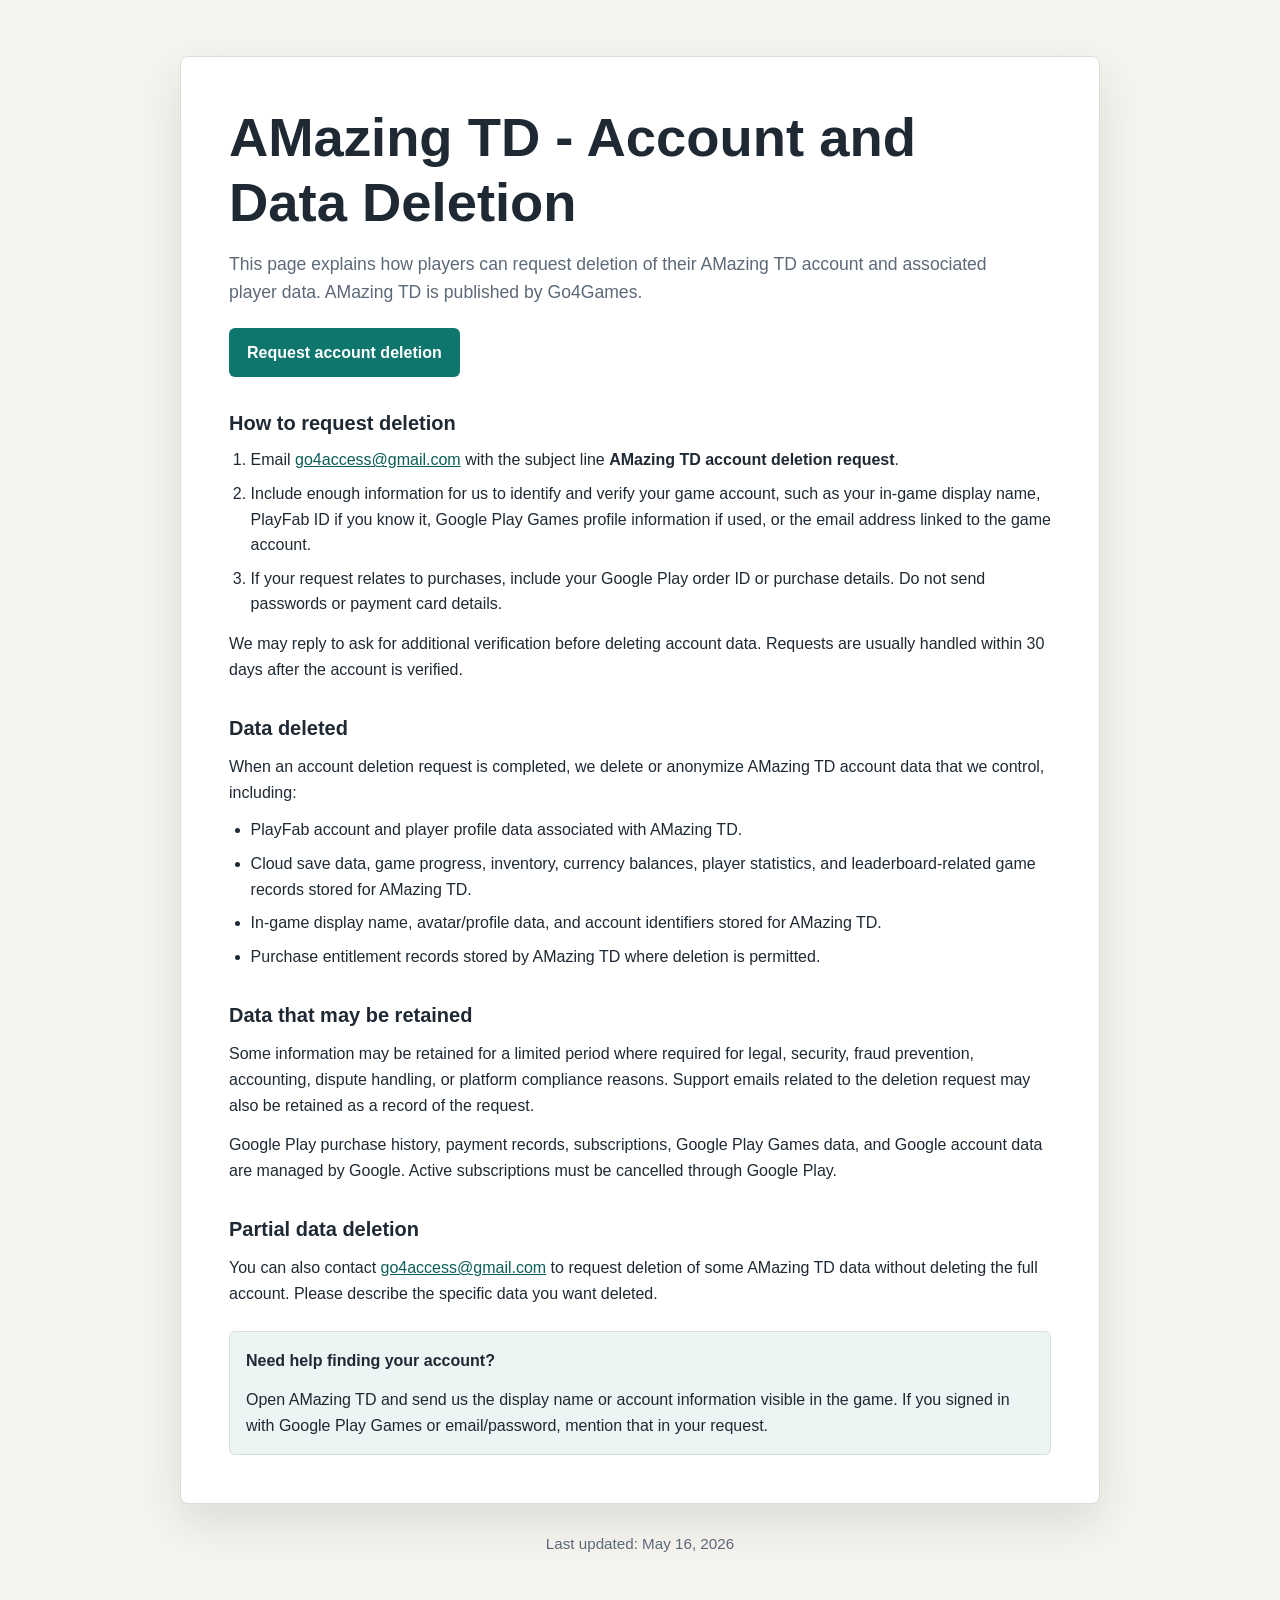
==== index.html @ 92488877 "Add account deletion page" ====
<!doctype html>
<html lang="en">
<head>
  <meta charset="utf-8">
  <meta name="viewport" content="width=device-width, initial-scale=1">
  <title>AMazing TD - Account and Data Deletion</title>
  <meta name="description" content="Request account and data deletion for AMazing TD.">
  <style>
    :root {
      color-scheme: light dark;
      --bg: #f6f4ef;
      --surface: #ffffff;
      --text: #1f2933;
      --muted: #5d6978;
      --accent: #0f766e;
      --accent-strong: #0b5d56;
      --border: #d9ded8;
      --shadow: 0 18px 45px rgba(31, 41, 51, 0.12);
    }

    @media (prefers-color-scheme: dark) {
      :root {
        --bg: #121416;
        --surface: #1b2024;
        --text: #eef2f3;
        --muted: #b4bdc5;
        --accent: #2dd4bf;
        --accent-strong: #5eead4;
        --border: #313941;
        --shadow: none;
      }
    }

    * {
      box-sizing: border-box;
    }

    body {
      margin: 0;
      font-family: Arial, Helvetica, sans-serif;
      line-height: 1.6;
      background: var(--bg);
      color: var(--text);
    }

    main {
      width: min(920px, calc(100% - 32px));
      margin: 0 auto;
      padding: 56px 0;
    }

    .panel {
      background: var(--surface);
      border: 1px solid var(--border);
      border-radius: 8px;
      box-shadow: var(--shadow);
      padding: clamp(24px, 4vw, 48px);
    }

    h1, h2 {
      line-height: 1.2;
      margin: 0;
    }

    h1 {
      font-size: clamp(2rem, 5vw, 3.4rem);
      max-width: 780px;
    }

    h2 {
      font-size: 1.25rem;
      margin-top: 34px;
    }

    p {
      margin: 14px 0 0;
    }

    ul, ol {
      margin: 12px 0 0;
      padding-left: 1.35rem;
    }

    li + li {
      margin-top: 8px;
    }

    .lead {
      color: var(--muted);
      font-size: 1.1rem;
      max-width: 760px;
    }

    .button {
      display: inline-block;
      margin-top: 22px;
      padding: 12px 18px;
      border-radius: 6px;
      background: var(--accent);
      color: #ffffff;
      font-weight: 700;
      text-decoration: none;
    }

    .button:hover,
    .button:focus {
      background: var(--accent-strong);
    }

    .muted {
      color: var(--muted);
    }

    .notice {
      margin-top: 24px;
      padding: 16px;
      border: 1px solid var(--border);
      border-radius: 6px;
      background: rgba(15, 118, 110, 0.08);
    }

    footer {
      margin-top: 28px;
      color: var(--muted);
      font-size: 0.95rem;
      text-align: center;
    }

    a {
      color: var(--accent-strong);
    }
  </style>
</head>
<body>
  <main>
    <section class="panel" aria-labelledby="page-title">
      <h1 id="page-title">AMazing TD - Account and Data Deletion</h1>
      <p class="lead">This page explains how players can request deletion of their AMazing TD account and associated player data. AMazing TD is published by Go4Games.</p>

      <a class="button" href="mailto:go4access@gmail.com?subject=AMazing%20TD%20account%20deletion%20request">Request account deletion</a>

      <h2>How to request deletion</h2>
      <ol>
        <li>Email <a href="mailto:go4access@gmail.com?subject=AMazing%20TD%20account%20deletion%20request">go4access@gmail.com</a> with the subject line <strong>AMazing TD account deletion request</strong>.</li>
        <li>Include enough information for us to identify and verify your game account, such as your in-game display name, PlayFab ID if you know it, Google Play Games profile information if used, or the email address linked to the game account.</li>
        <li>If your request relates to purchases, include your Google Play order ID or purchase details. Do not send passwords or payment card details.</li>
      </ol>

      <p>We may reply to ask for additional verification before deleting account data. Requests are usually handled within 30 days after the account is verified.</p>

      <h2>Data deleted</h2>
      <p>When an account deletion request is completed, we delete or anonymize AMazing TD account data that we control, including:</p>
      <ul>
        <li>PlayFab account and player profile data associated with AMazing TD.</li>
        <li>Cloud save data, game progress, inventory, currency balances, player statistics, and leaderboard-related game records stored for AMazing TD.</li>
        <li>In-game display name, avatar/profile data, and account identifiers stored for AMazing TD.</li>
        <li>Purchase entitlement records stored by AMazing TD where deletion is permitted.</li>
      </ul>

      <h2>Data that may be retained</h2>
      <p>Some information may be retained for a limited period where required for legal, security, fraud prevention, accounting, dispute handling, or platform compliance reasons. Support emails related to the deletion request may also be retained as a record of the request.</p>

      <p>Google Play purchase history, payment records, subscriptions, Google Play Games data, and Google account data are managed by Google. Active subscriptions must be cancelled through Google Play.</p>

      <h2>Partial data deletion</h2>
      <p>You can also contact <a href="mailto:go4access@gmail.com?subject=AMazing%20TD%20data%20deletion%20request">go4access@gmail.com</a> to request deletion of some AMazing TD data without deleting the full account. Please describe the specific data you want deleted.</p>

      <div class="notice">
        <strong>Need help finding your account?</strong>
        <p>Open AMazing TD and send us the display name or account information visible in the game. If you signed in with Google Play Games or email/password, mention that in your request.</p>
      </div>
    </section>

    <footer>
      Last updated: May 16, 2026
    </footer>
  </main>
</body>
</html>
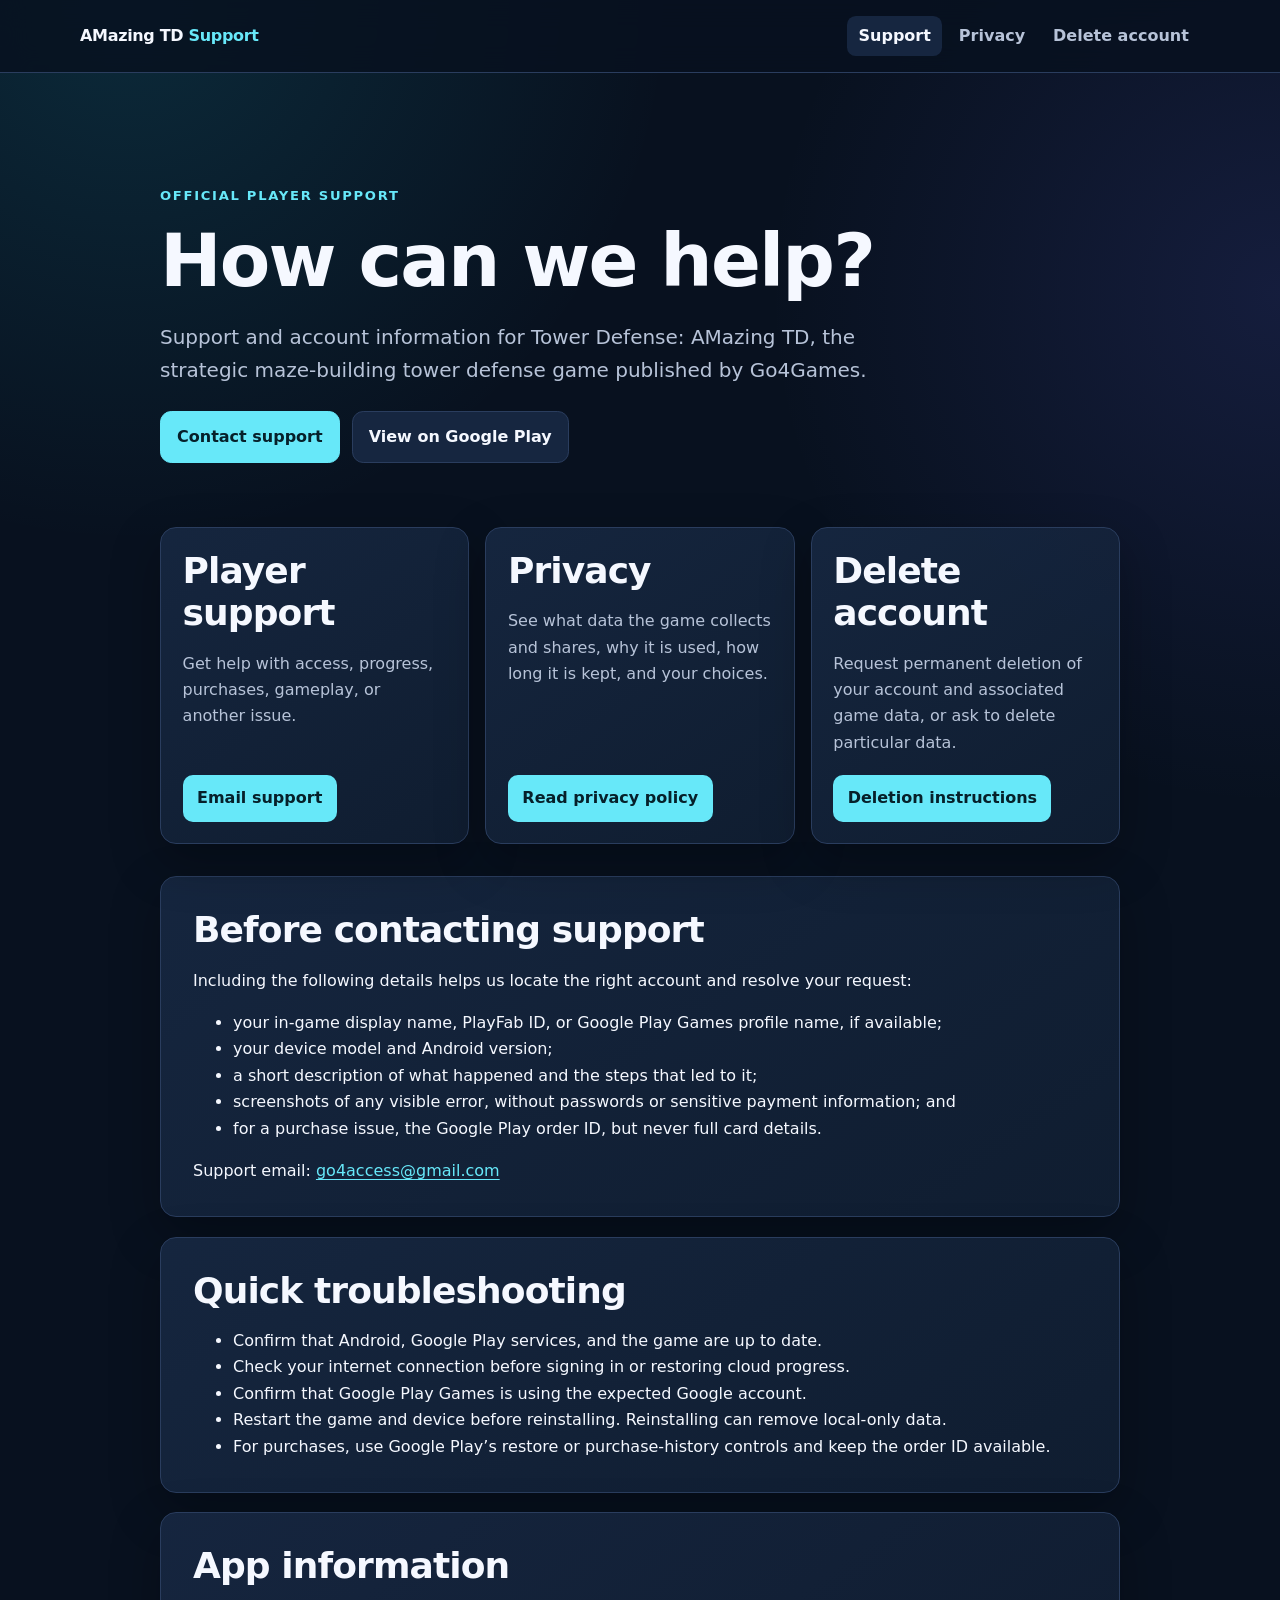
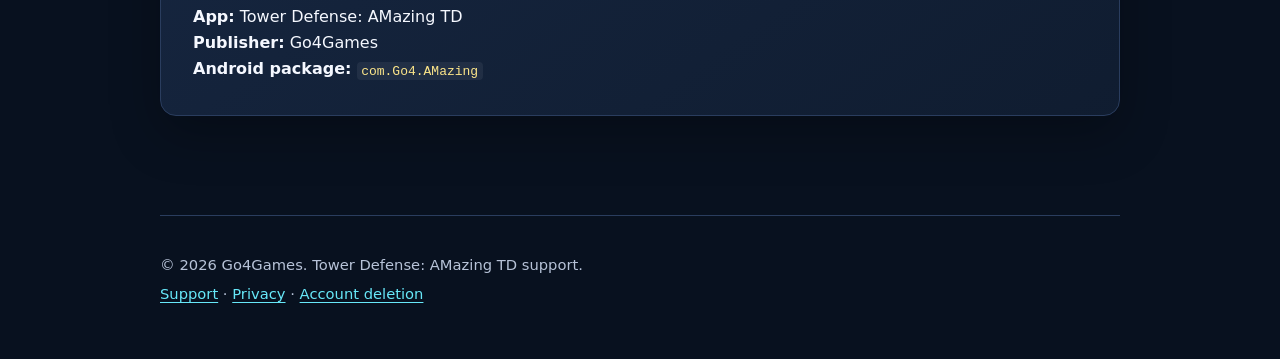
==== commit 6d4c7834: "Replace deletion-only page with AMazing TD support hub" ====
--- a/index.html
+++ b/index.html
@@ -3,177 +3,90 @@
 <head>
   <meta charset="utf-8">
   <meta name="viewport" content="width=device-width, initial-scale=1">
-  <title>AMazing TD - Account and Data Deletion</title>
-  <meta name="description" content="Request account and data deletion for AMazing TD.">
-  <style>
-    :root {
-      color-scheme: light dark;
-      --bg: #f6f4ef;
-      --surface: #ffffff;
-      --text: #1f2933;
-      --muted: #5d6978;
-      --accent: #0f766e;
-      --accent-strong: #0b5d56;
-      --border: #d9ded8;
-      --shadow: 0 18px 45px rgba(31, 41, 51, 0.12);
-    }
-
-    @media (prefers-color-scheme: dark) {
-      :root {
-        --bg: #121416;
-        --surface: #1b2024;
-        --text: #eef2f3;
-        --muted: #b4bdc5;
-        --accent: #2dd4bf;
-        --accent-strong: #5eead4;
-        --border: #313941;
-        --shadow: none;
-      }
-    }
-
-    * {
-      box-sizing: border-box;
-    }
-
-    body {
-      margin: 0;
-      font-family: Arial, Helvetica, sans-serif;
-      line-height: 1.6;
-      background: var(--bg);
-      color: var(--text);
-    }
-
-    main {
-      width: min(920px, calc(100% - 32px));
-      margin: 0 auto;
-      padding: 56px 0;
-    }
-
-    .panel {
-      background: var(--surface);
-      border: 1px solid var(--border);
-      border-radius: 8px;
-      box-shadow: var(--shadow);
-      padding: clamp(24px, 4vw, 48px);
-    }
-
-    h1, h2 {
-      line-height: 1.2;
-      margin: 0;
-    }
-
-    h1 {
-      font-size: clamp(2rem, 5vw, 3.4rem);
-      max-width: 780px;
-    }
-
-    h2 {
-      font-size: 1.25rem;
-      margin-top: 34px;
-    }
-
-    p {
-      margin: 14px 0 0;
-    }
-
-    ul, ol {
-      margin: 12px 0 0;
-      padding-left: 1.35rem;
-    }
-
-    li + li {
-      margin-top: 8px;
-    }
-
-    .lead {
-      color: var(--muted);
-      font-size: 1.1rem;
-      max-width: 760px;
-    }
-
-    .button {
-      display: inline-block;
-      margin-top: 22px;
-      padding: 12px 18px;
-      border-radius: 6px;
-      background: var(--accent);
-      color: #ffffff;
-      font-weight: 700;
-      text-decoration: none;
-    }
-
-    .button:hover,
-    .button:focus {
-      background: var(--accent-strong);
-    }
-
-    .muted {
-      color: var(--muted);
-    }
-
-    .notice {
-      margin-top: 24px;
-      padding: 16px;
-      border: 1px solid var(--border);
-      border-radius: 6px;
-      background: rgba(15, 118, 110, 0.08);
-    }
-
-    footer {
-      margin-top: 28px;
-      color: var(--muted);
-      font-size: 0.95rem;
-      text-align: center;
-    }
-
-    a {
-      color: var(--accent-strong);
-    }
-  </style>
+  <title>Support — Tower Defense: AMazing TD</title>
+  <meta name="description" content="Official support, privacy, and account deletion information for Tower Defense: AMazing TD.">
+  <link rel="canonical" href="https://gabhook.github.io/amazing-td-support/">
+  <link rel="stylesheet" href="styles.css">
 </head>
 <body>
-  <main>
-    <section class="panel" aria-labelledby="page-title">
-      <h1 id="page-title">AMazing TD - Account and Data Deletion</h1>
-      <p class="lead">This page explains how players can request deletion of their AMazing TD account and associated player data. AMazing TD is published by Go4Games.</p>
+  <a class="skip-link" href="#content">Skip to content</a>
+  <header class="site-header">
+    <nav class="nav" aria-label="Primary navigation">
+      <a class="brand" href="index.html">AMazing TD <span>Support</span></a>
+      <div class="nav-links">
+        <a href="index.html" aria-current="page">Support</a>
+        <a href="privacy.html">Privacy</a>
+        <a href="account-deletion.html">Delete account</a>
+      </div>
+    </nav>
+  </header>
 
-      <a class="button" href="mailto:go4access@gmail.com?subject=AMazing%20TD%20account%20deletion%20request">Request account deletion</a>
+  <main id="content">
+    <div class="hero">
+      <p class="eyebrow">Official player support</p>
+      <h1>How can we help?</h1>
+      <p class="lede">Support and account information for Tower Defense: AMazing TD, the strategic maze-building tower defense game published by Go4Games.</p>
+      <div class="button-row">
+        <a class="button primary" href="mailto:go4access@gmail.com?subject=AMazing%20TD%20support">Contact support</a>
+        <a class="button" href="https://play.google.com/store/apps/details?id=com.Go4.AMazing">View on Google Play</a>
+      </div>
+    </div>
 
-      <h2>How to request deletion</h2>
-      <ol>
-        <li>Email <a href="mailto:go4access@gmail.com?subject=AMazing%20TD%20account%20deletion%20request">go4access@gmail.com</a> with the subject line <strong>AMazing TD account deletion request</strong>.</li>
-        <li>Include enough information for us to identify and verify your game account, such as your in-game display name, PlayFab ID if you know it, Google Play Games profile information if used, or the email address linked to the game account.</li>
-        <li>If your request relates to purchases, include your Google Play order ID or purchase details. Do not send passwords or payment card details.</li>
-      </ol>
-
-      <p>We may reply to ask for additional verification before deleting account data. Requests are usually handled within 30 days after the account is verified.</p>
-
-      <h2>Data deleted</h2>
-      <p>When an account deletion request is completed, we delete or anonymize AMazing TD account data that we control, including:</p>
-      <ul>
-        <li>PlayFab account and player profile data associated with AMazing TD.</li>
-        <li>Cloud save data, game progress, inventory, currency balances, player statistics, and leaderboard-related game records stored for AMazing TD.</li>
-        <li>In-game display name, avatar/profile data, and account identifiers stored for AMazing TD.</li>
-        <li>Purchase entitlement records stored by AMazing TD where deletion is permitted.</li>
-      </ul>
-
-      <h2>Data that may be retained</h2>
-      <p>Some information may be retained for a limited period where required for legal, security, fraud prevention, accounting, dispute handling, or platform compliance reasons. Support emails related to the deletion request may also be retained as a record of the request.</p>
-
-      <p>Google Play purchase history, payment records, subscriptions, Google Play Games data, and Google account data are managed by Google. Active subscriptions must be cancelled through Google Play.</p>
-
-      <h2>Partial data deletion</h2>
-      <p>You can also contact <a href="mailto:go4access@gmail.com?subject=AMazing%20TD%20data%20deletion%20request">go4access@gmail.com</a> to request deletion of some AMazing TD data without deleting the full account. Please describe the specific data you want deleted.</p>
-
-      <div class="notice">
-        <strong>Need help finding your account?</strong>
-        <p>Open AMazing TD and send us the display name or account information visible in the game. If you signed in with Google Play Games or email/password, mention that in your request.</p>
+    <section aria-label="Support options">
+      <div class="grid">
+        <article class="card">
+          <h2>Player support</h2>
+          <p>Get help with access, progress, purchases, gameplay, or another issue.</p>
+          <a class="action" href="mailto:go4access@gmail.com?subject=AMazing%20TD%20support">Email support</a>
+        </article>
+        <article class="card">
+          <h2>Privacy</h2>
+          <p>See what data the game collects and shares, why it is used, how long it is kept, and your choices.</p>
+          <a class="action" href="privacy.html">Read privacy policy</a>
+        </article>
+        <article class="card">
+          <h2>Delete account</h2>
+          <p>Request permanent deletion of your account and associated game data, or ask to delete particular data.</p>
+          <a class="action" href="account-deletion.html">Deletion instructions</a>
+        </article>
       </div>
     </section>
 
-    <footer>
-      Last updated: May 16, 2026
-    </footer>
+    <section class="panel">
+      <h2>Before contacting support</h2>
+      <p>Including the following details helps us locate the right account and resolve your request:</p>
+      <ul>
+        <li>your in-game display name, PlayFab ID, or Google Play Games profile name, if available;</li>
+        <li>your device model and Android version;</li>
+        <li>a short description of what happened and the steps that led to it;</li>
+        <li>screenshots of any visible error, without passwords or sensitive payment information; and</li>
+        <li>for a purchase issue, the Google Play order ID, but never full card details.</li>
+      </ul>
+      <p>Support email: <a href="mailto:go4access@gmail.com">go4access@gmail.com</a></p>
+    </section>
+
+    <section class="panel">
+      <h2>Quick troubleshooting</h2>
+      <ul>
+        <li>Confirm that Android, Google Play services, and the game are up to date.</li>
+        <li>Check your internet connection before signing in or restoring cloud progress.</li>
+        <li>Confirm that Google Play Games is using the expected Google account.</li>
+        <li>Restart the game and device before reinstalling. Reinstalling can remove local-only data.</li>
+        <li>For purchases, use Google Play’s restore or purchase-history controls and keep the order ID available.</li>
+      </ul>
+    </section>
+
+    <section class="panel">
+      <h2>App information</h2>
+      <p><strong>App:</strong> Tower Defense: AMazing TD<br>
+      <strong>Publisher:</strong> Go4Games<br>
+      <strong>Android package:</strong> <code>com.Go4.AMazing</code></p>
+    </section>
   </main>
+
+  <footer class="site-footer">
+    <p>© 2026 Go4Games. Tower Defense: AMazing TD support.</p>
+    <p><a href="index.html">Support</a> · <a href="privacy.html">Privacy</a> · <a href="account-deletion.html">Account deletion</a></p>
+  </footer>
 </body>
 </html>
--- a/styles.css
+++ b/styles.css
@@ -0,0 +1,235 @@
+:root {
+  --bg: #08111f;
+  --surface: #101d31;
+  --surface-2: #162640;
+  --text: #f5f8ff;
+  --muted: #b7c3d8;
+  --accent: #67e8f9;
+  --accent-strong: #22d3ee;
+  --line: #2a3d5e;
+  --success: #86efac;
+  --warning: #fde68a;
+  --shadow: 0 18px 50px rgba(0, 0, 0, .28);
+  color-scheme: dark;
+  font-family: Inter, ui-sans-serif, system-ui, -apple-system, BlinkMacSystemFont, "Segoe UI", sans-serif;
+}
+
+* { box-sizing: border-box; }
+html { scroll-behavior: smooth; }
+body {
+  margin: 0;
+  min-height: 100vh;
+  background:
+    radial-gradient(circle at 10% 0%, rgba(34, 211, 238, .13), transparent 34rem),
+    radial-gradient(circle at 100% 15%, rgba(99, 102, 241, .14), transparent 32rem),
+    var(--bg);
+  color: var(--text);
+  line-height: 1.65;
+}
+
+a { color: var(--accent); text-underline-offset: .2em; }
+a:hover { color: #a5f3fc; }
+a:focus-visible, button:focus-visible {
+  outline: 3px solid var(--warning);
+  outline-offset: 3px;
+  border-radius: .25rem;
+}
+
+.skip-link {
+  position: absolute;
+  left: 1rem;
+  top: -5rem;
+  z-index: 100;
+  background: var(--warning);
+  color: #111827;
+  padding: .7rem 1rem;
+  border-radius: .5rem;
+  font-weight: 800;
+}
+.skip-link:focus { top: 1rem; }
+
+.site-header {
+  border-bottom: 1px solid var(--line);
+  background: rgba(8, 17, 31, .84);
+  backdrop-filter: blur(14px);
+  position: sticky;
+  top: 0;
+  z-index: 20;
+}
+.nav {
+  width: min(1120px, calc(100% - 2rem));
+  min-height: 4.5rem;
+  margin: 0 auto;
+  display: flex;
+  align-items: center;
+  justify-content: space-between;
+  gap: 1rem;
+}
+.brand {
+  color: var(--text);
+  text-decoration: none;
+  font-weight: 900;
+  letter-spacing: -.02em;
+}
+.brand span { color: var(--accent); }
+.nav-links { display: flex; flex-wrap: wrap; gap: .35rem; }
+.nav-links a {
+  color: var(--muted);
+  text-decoration: none;
+  padding: .45rem .7rem;
+  border-radius: .55rem;
+  font-weight: 700;
+}
+.nav-links a:hover, .nav-links a[aria-current="page"] {
+  color: var(--text);
+  background: var(--surface-2);
+}
+
+main, .site-footer {
+  width: min(960px, calc(100% - 2rem));
+  margin-inline: auto;
+}
+main { padding: 4rem 0 5rem; }
+
+.hero {
+  padding: 3rem 0 2rem;
+  max-width: 780px;
+}
+.eyebrow {
+  color: var(--accent);
+  font-size: .82rem;
+  font-weight: 900;
+  letter-spacing: .13em;
+  text-transform: uppercase;
+  margin: 0 0 .7rem;
+}
+h1, h2, h3 {
+  line-height: 1.18;
+  letter-spacing: -.025em;
+  text-wrap: balance;
+}
+h1 { font-size: clamp(2.45rem, 7vw, 4.6rem); margin: 0 0 1rem; }
+h2 { font-size: clamp(1.55rem, 4vw, 2.25rem); margin: 0 0 1rem; }
+h3 { font-size: 1.15rem; margin: 0 0 .55rem; }
+.lede {
+  color: var(--muted);
+  font-size: clamp(1.05rem, 2vw, 1.25rem);
+  max-width: 70ch;
+  margin: 0;
+}
+.meta { color: var(--muted); font-size: .95rem; }
+
+.grid {
+  display: grid;
+  grid-template-columns: repeat(3, 1fr);
+  gap: 1rem;
+  margin: 2rem 0;
+}
+.card, .panel {
+  background: linear-gradient(145deg, rgba(22, 38, 64, .96), rgba(16, 29, 49, .96));
+  border: 1px solid var(--line);
+  border-radius: 1rem;
+  box-shadow: var(--shadow);
+}
+.card {
+  padding: 1.35rem;
+  display: flex;
+  flex-direction: column;
+}
+.card p { color: var(--muted); margin: 0 0 1.2rem; flex: 1; }
+.card a.action {
+  display: inline-flex;
+  align-self: flex-start;
+  color: #06202a;
+  background: var(--accent);
+  padding: .62rem .9rem;
+  border-radius: .62rem;
+  font-weight: 900;
+  text-decoration: none;
+}
+.card a.action:hover { background: #a5f3fc; color: #06202a; }
+
+.panel { padding: clamp(1.2rem, 4vw, 2rem); margin: 1.2rem 0; }
+.panel > :first-child { margin-top: 0; }
+.panel > :last-child { margin-bottom: 0; }
+.notice {
+  border-left: 4px solid var(--accent-strong);
+  background: rgba(34, 211, 238, .08);
+  padding: 1rem 1.1rem;
+  border-radius: 0 .75rem .75rem 0;
+}
+.warning { border-left-color: var(--warning); background: rgba(253, 230, 138, .08); }
+
+.button-row { display: flex; flex-wrap: wrap; gap: .75rem; margin-top: 1.5rem; }
+.button {
+  display: inline-flex;
+  align-items: center;
+  justify-content: center;
+  border-radius: .7rem;
+  padding: .75rem 1rem;
+  font-weight: 900;
+  text-decoration: none;
+  border: 1px solid var(--line);
+  color: var(--text);
+  background: var(--surface-2);
+}
+.button.primary { color: #06202a; background: var(--accent); border-color: var(--accent); }
+.button:hover { color: var(--text); border-color: var(--accent); }
+.button.primary:hover { color: #06202a; background: #a5f3fc; }
+
+.toc {
+  columns: 2;
+  column-gap: 2rem;
+  padding-left: 1.25rem;
+}
+.toc li { break-inside: avoid; margin: .35rem 0; }
+section[id] { scroll-margin-top: 6rem; }
+
+.table-wrap { overflow-x: auto; border: 1px solid var(--line); border-radius: .8rem; }
+table { width: 100%; border-collapse: collapse; min-width: 720px; }
+th, td { text-align: left; vertical-align: top; padding: .9rem; border-bottom: 1px solid var(--line); }
+th { color: var(--accent); background: var(--surface-2); }
+tr:last-child td { border-bottom: 0; }
+td ul { margin: 0; padding-left: 1.1rem; }
+
+.steps { counter-reset: steps; list-style: none; padding: 0; }
+.steps > li {
+  position: relative;
+  padding: 0 0 1.4rem 3rem;
+  counter-increment: steps;
+}
+.steps > li::before {
+  content: counter(steps);
+  position: absolute;
+  left: 0;
+  top: .05rem;
+  width: 2rem;
+  height: 2rem;
+  display: grid;
+  place-items: center;
+  border-radius: 50%;
+  background: var(--accent);
+  color: #06202a;
+  font-weight: 900;
+}
+code {
+  color: var(--warning);
+  background: rgba(255, 255, 255, .06);
+  padding: .12em .35em;
+  border-radius: .3em;
+}
+
+.site-footer {
+  color: var(--muted);
+  border-top: 1px solid var(--line);
+  padding: 2rem 0 3rem;
+  font-size: .92rem;
+}
+.site-footer p { margin: .3rem 0; }
+
+@media (max-width: 780px) {
+  .grid { grid-template-columns: 1fr; }
+  .nav { align-items: flex-start; padding: .8rem 0; flex-direction: column; }
+  .toc { columns: 1; }
+  main { padding-top: 2rem; }
+}
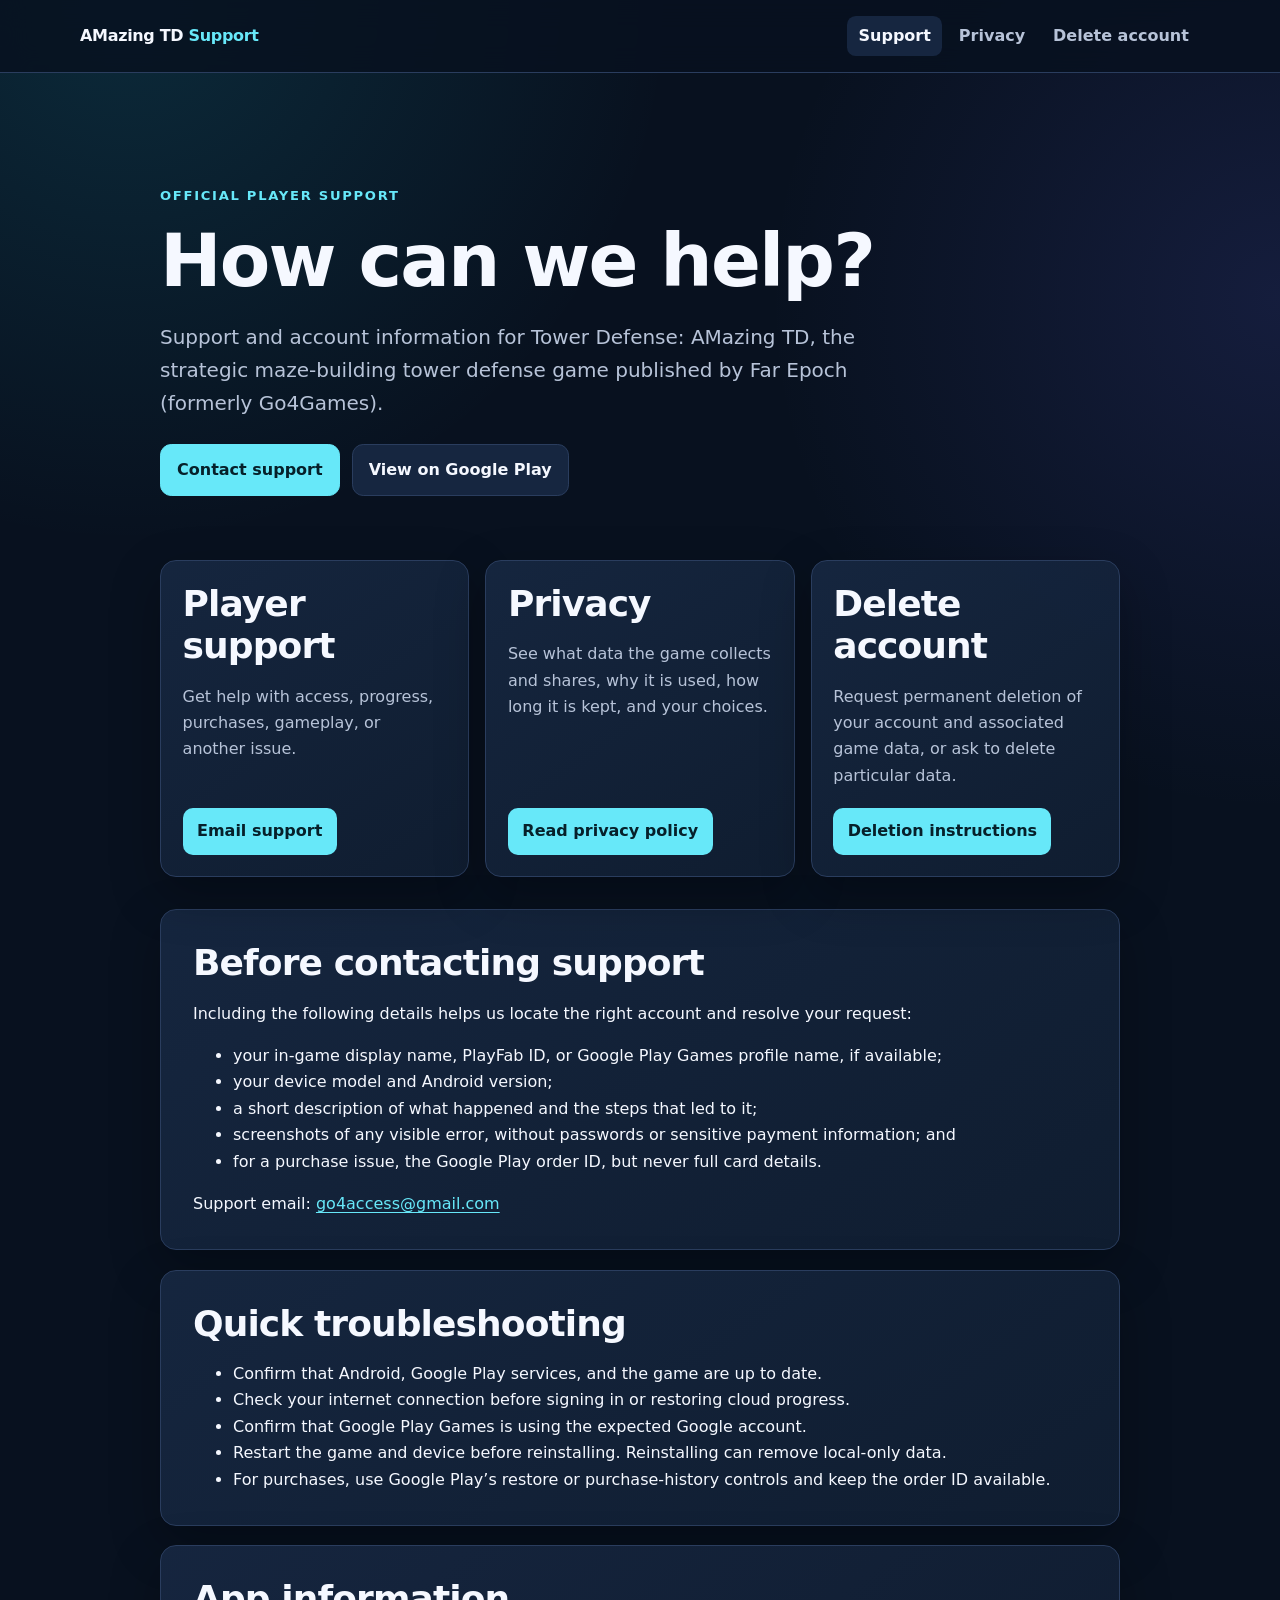
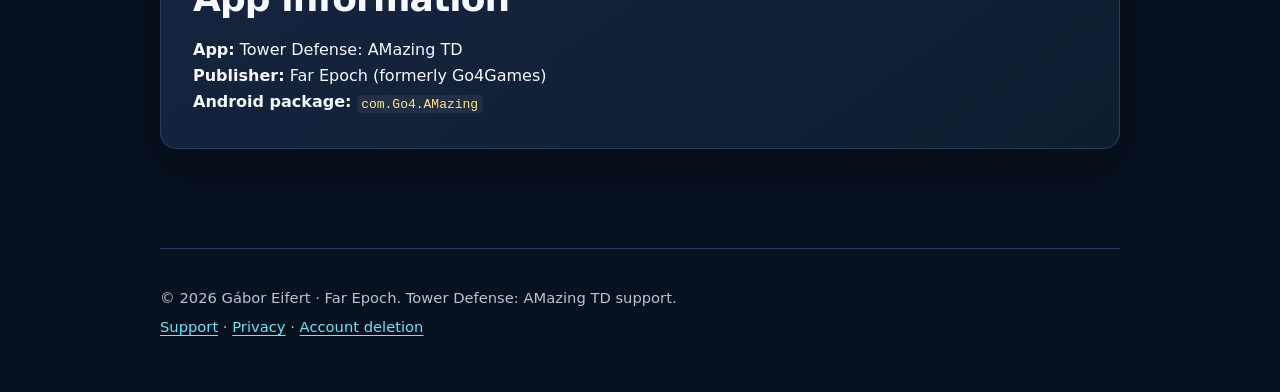
==== commit fe0ee38c: "Rebrand AMazing TD support publisher as Far Epoch" ====
--- a/index.html
+++ b/index.html
@@ -25,7 +25,7 @@
     <div class="hero">
       <p class="eyebrow">Official player support</p>
       <h1>How can we help?</h1>
-      <p class="lede">Support and account information for Tower Defense: AMazing TD, the strategic maze-building tower defense game published by Go4Games.</p>
+      <p class="lede">Support and account information for Tower Defense: AMazing TD, the strategic maze-building tower defense game published by Far Epoch (formerly Go4Games).</p>
       <div class="button-row">
         <a class="button primary" href="mailto:go4access@gmail.com?subject=AMazing%20TD%20support">Contact support</a>
         <a class="button" href="https://play.google.com/store/apps/details?id=com.Go4.AMazing">View on Google Play</a>
@@ -79,13 +79,13 @@
     <section class="panel">
       <h2>App information</h2>
       <p><strong>App:</strong> Tower Defense: AMazing TD<br>
-      <strong>Publisher:</strong> Go4Games<br>
+      <strong>Publisher:</strong> Far Epoch (formerly Go4Games)<br>
       <strong>Android package:</strong> <code>com.Go4.AMazing</code></p>
     </section>
   </main>
 
   <footer class="site-footer">
-    <p>© 2026 Go4Games. Tower Defense: AMazing TD support.</p>
+    <p>© 2026 Gábor Eifert · Far Epoch. Tower Defense: AMazing TD support.</p>
     <p><a href="index.html">Support</a> · <a href="privacy.html">Privacy</a> · <a href="account-deletion.html">Account deletion</a></p>
   </footer>
 </body>
